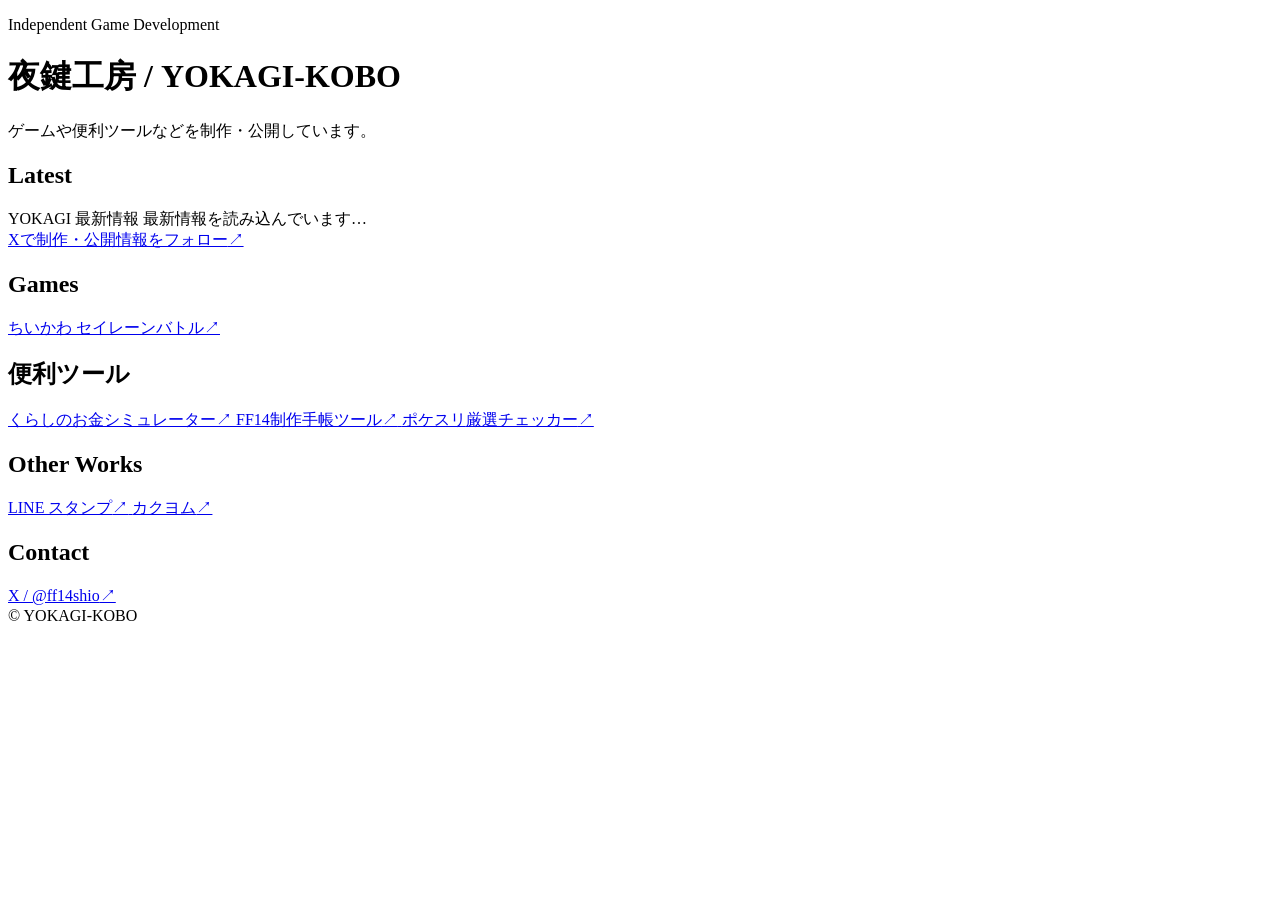
==== index.html @ 44c07475 "Add Yokagi homepage" ====
<!doctype html>
<html lang="ja">
<head>
  <meta charset="utf-8">
  <meta name="viewport" content="width=device-width, initial-scale=1">
  <meta name="description" content="夜鍵工房 / YOKAGI-KOBO - Independent Game Development">
  <title>夜鍵工房 / YOKAGI-KOBO</title>
  <link rel="icon" type="image/png" href="/favicon.png">
  <link rel="apple-touch-icon" href="/apple-touch-icon.png">
  <link rel="stylesheet" href="/style.css">
</head>
<body>
  <main class="page">
    <header class="hero">
      <p class="eyebrow">Independent Game Development</p>
      <h1>夜鍵工房 <span>/ YOKAGI-KOBO</span></h1>
      <p class="hero-copy">ゲームや便利ツールなどを制作・公開しています。</p>
    </header>

    <section id="latestSection">
      <h2>Latest</h2>
      <div id="latestNews" class="latest-news">
        <div class="item latest-placeholder">
          <span>
            <span class="news-meta">YOKAGI 最新情報</span>
            <span class="news-title">最新情報を読み込んでいます…</span>
          </span>
        </div>
      </div>
      <div class="follow-row">
        <a class="follow-link" href="https://x.com/ff14shio" target="_blank" rel="noopener noreferrer">
          <span>Xで制作・公開情報をフォロー</span><span class="arrow">↗</span>
        </a>
      </div>
    </section>

    <section>
      <h2>Games</h2>
      <nav class="links">
        <a href="https://siren.yokagi.jp/" target="_blank" rel="noopener noreferrer">
          <span>ちいかわ セイレーンバトル</span><span class="arrow">↗</span>
        </a>
      </nav>
    </section>

    <section>
      <h2>便利ツール</h2>
      <nav class="links">
        <a href="https://money.yokagi.jp/" target="_blank" rel="noopener noreferrer">
          <span class="tool-label"><span class="tool-name">くらしのお金</span><span class="tool-title">シミュレーター</span></span><span class="arrow">↗</span>
        </a>
        <a href="https://ff14-crafting-notebook.pages.dev/" target="_blank" rel="noopener noreferrer">
          <span class="tool-label"><span class="tool-name">FF14</span><span class="tool-title">制作手帳ツール</span></span><span class="arrow">↗</span>
        </a>
        <a href="https://kotaichi.pages.dev/" target="_blank" rel="noopener noreferrer">
          <span class="tool-label"><span class="tool-name">ポケスリ</span><span class="tool-title">厳選チェッカー</span></span><span class="arrow">↗</span>
        </a>
      </nav>
    </section>

    <section>
      <h2>Other Works</h2>
      <nav class="links">
        <a href="https://store.line.me/stickershop/author/6091745/ja" target="_blank" rel="noopener noreferrer">
          <span>LINE スタンプ</span><span class="arrow">↗</span>
        </a>
        <a href="https://kakuyomu.jp/works/2912051598835017755" target="_blank" rel="noopener noreferrer">
          <span>カクヨム</span><span class="arrow">↗</span>
        </a>
      </nav>
    </section>

    <section>
      <h2>Contact</h2>
      <nav class="links">
        <a href="https://x.com/ff14shio" target="_blank" rel="noopener noreferrer">
          <span>X / @ff14shio</span><span class="arrow">↗</span>
        </a>
      </nav>
    </section>

    <footer>© YOKAGI-KOBO</footer>
  </main>

  <script src="/news.js"></script>
  <script src="/site.js"></script>
</body>
</html>
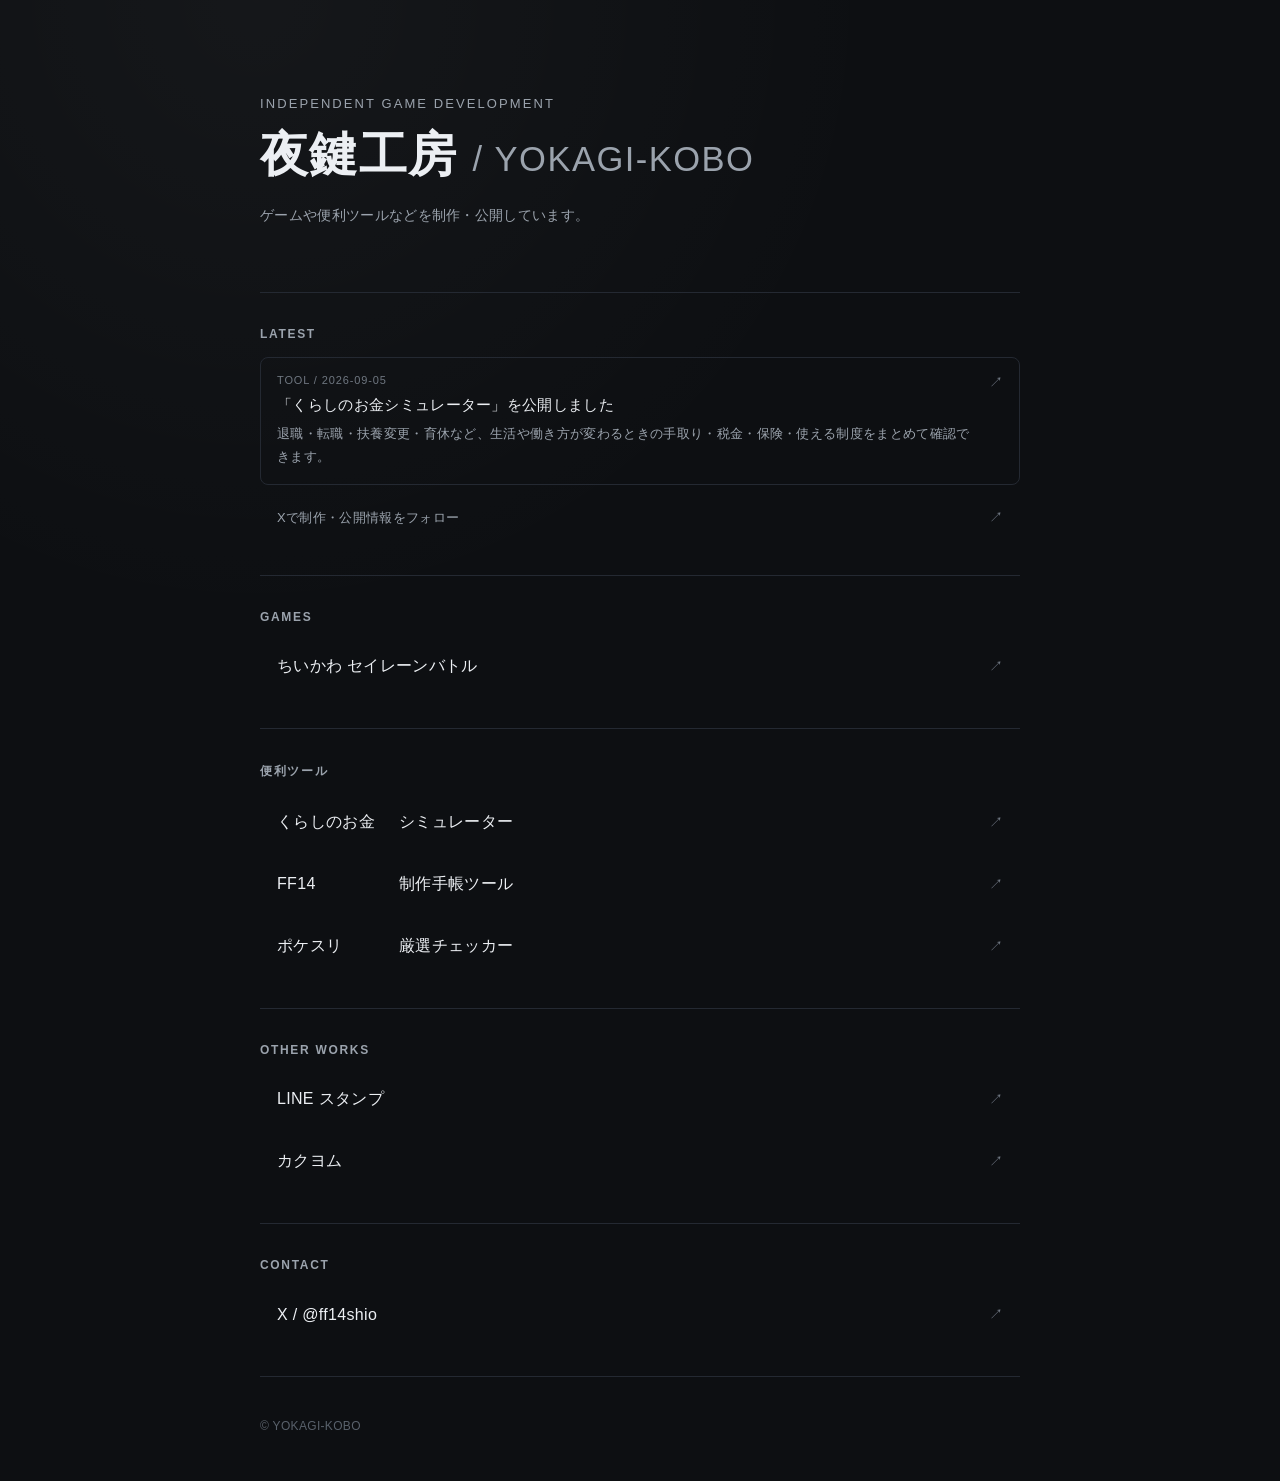
==== commit a4c073a8: "Point Yokagi site to restored favicon" ====
--- a/index.html
+++ b/index.html
@@ -5,8 +5,7 @@
   <meta name="viewport" content="width=device-width, initial-scale=1">
   <meta name="description" content="夜鍵工房 / YOKAGI-KOBO - Independent Game Development">
   <title>夜鍵工房 / YOKAGI-KOBO</title>
-  <link rel="icon" type="image/png" href="/favicon.png">
-  <link rel="apple-touch-icon" href="/apple-touch-icon.png">
+  <link rel="icon" type="image/svg+xml" href="/favicon.svg">
   <link rel="stylesheet" href="/style.css">
 </head>
 <body>
--- a/style.css
+++ b/style.css
@@ -0,0 +1,181 @@
+:root {
+  color-scheme: dark;
+  --bg: #0d0f12;
+  --line: #242932;
+  --text: #eceff3;
+  --sub: #9ba3ad;
+  --muted: #6f7781;
+  --hover: #171b21;
+}
+* { box-sizing: border-box; }
+html { background: var(--bg); max-width: 100%; overflow-x: hidden; }
+body {
+  margin: 0;
+  min-height: 100vh;
+  max-width: 100%;
+  overflow-x: hidden;
+  background:
+    radial-gradient(circle at 20% 0%, rgba(255,255,255,.035), transparent 35%),
+    var(--bg);
+  color: var(--text);
+  font-family: -apple-system, BlinkMacSystemFont, "Segoe UI",
+    "Hiragino Kaku Gothic ProN", "Yu Gothic", "Meiryo", sans-serif;
+  letter-spacing: .02em;
+}
+.page {
+  width: min(760px, calc(100% - 40px));
+  margin: 0 auto;
+  padding: 96px 0 48px;
+  min-width: 0;
+}
+.hero { padding-bottom: 64px; min-width: 0; }
+.eyebrow {
+  margin: 0 0 14px;
+  color: var(--sub);
+  font-size: 13px;
+  letter-spacing: .16em;
+  text-transform: uppercase;
+  overflow-wrap: anywhere;
+}
+h1 {
+  margin: 0;
+  font-size: clamp(30px, 5vw, 48px);
+  line-height: 1.25;
+  font-weight: 650;
+  letter-spacing: .03em;
+  overflow-wrap: anywhere;
+}
+h1 span {
+  color: var(--sub);
+  font-weight: 450;
+  font-size: .72em;
+  white-space: nowrap;
+}
+.hero-copy {
+  margin: 18px 0 0;
+  color: var(--sub);
+  font-size: 14px;
+  line-height: 1.8;
+  overflow-wrap: anywhere;
+}
+section {
+  padding: 34px 0;
+  border-top: 1px solid var(--line);
+  min-width: 0;
+}
+h2 {
+  margin: 0 0 16px;
+  color: var(--sub);
+  font-size: 12px;
+  font-weight: 600;
+  letter-spacing: .14em;
+  text-transform: uppercase;
+}
+.links { display: grid; gap: 8px; min-width: 0; }
+.links a, .item, .follow-link {
+  display: flex;
+  justify-content: space-between;
+  align-items: center;
+  min-height: 54px;
+  min-width: 0;
+  padding: 0 16px;
+  border: 1px solid transparent;
+  border-radius: 8px;
+  color: var(--text);
+  text-decoration: none;
+  transition: background .15s ease, border-color .15s ease, transform .15s ease;
+}
+.links a > span:first-child,
+.item > span:first-child,
+.follow-link > span:first-child { min-width: 0; overflow-wrap: anywhere; }
+.links a:hover, .links a:focus-visible,
+.follow-link:hover, .follow-link:focus-visible {
+  background: var(--hover);
+  border-color: var(--line);
+  transform: translateX(2px);
+  outline: none;
+}
+.arrow { color: var(--muted); font-size: 14px; flex: 0 0 auto; margin-left: 10px; }
+.muted { color: var(--muted); }
+.note { font-size: 12px; color: var(--muted); }
+footer {
+  padding-top: 42px;
+  border-top: 1px solid var(--line);
+  color: #59616b;
+  font-size: 12px;
+}
+.latest-news { display: grid; gap: 8px; min-width: 0; }
+.latest-news .item {
+  align-items: flex-start;
+  min-height: 0;
+  padding: 16px;
+  border-color: var(--line);
+}
+.latest-news .item > span:first-child {
+  display: grid;
+  gap: 7px;
+}
+.news-meta {
+  color: var(--muted);
+  font-size: 11px;
+  letter-spacing: .08em;
+  text-transform: uppercase;
+  overflow-wrap: anywhere;
+}
+.news-title {
+  font-size: 15px;
+  line-height: 1.55;
+  overflow-wrap: anywhere;
+}
+.news-body {
+  color: var(--sub);
+  font-size: 13px;
+  line-height: 1.7;
+  overflow-wrap: anywhere;
+}
+.latest-news a.item {
+  color: var(--text);
+  text-decoration: none;
+  transition: background .15s ease, border-color .15s ease, transform .15s ease;
+}
+.latest-news a.item:hover,
+.latest-news a.item:focus-visible {
+  background: var(--hover);
+  transform: translateX(2px);
+  outline: none;
+}
+.follow-row { margin-top: 10px; }
+.follow-link {
+  min-height: 46px;
+  color: var(--sub);
+  font-size: 13px;
+}
+.tool-label {
+  display: grid;
+  grid-template-columns: minmax(0, 6.5em) minmax(0, 1fr);
+  column-gap: 18px;
+  align-items: baseline;
+  min-width: 0;
+}
+.tool-name,
+.tool-title { white-space: nowrap; min-width: 0; }
+
+@media (max-width: 600px) {
+  .page { width: min(100% - 28px, 760px); padding-top: 64px; }
+  .hero { padding-bottom: 48px; }
+  h1 span { display: block; margin-top: 8px; white-space: normal; }
+  section { padding: 28px 0; }
+  .links a, .follow-link { padding-left: 14px; padding-right: 14px; }
+}
+@media (max-width: 420px) {
+  .page { width: calc(100% - 24px); }
+  .tool-label {
+    display: flex;
+    flex-direction: column;
+    gap: 2px;
+    align-items: flex-start;
+  }
+  .tool-name,
+  .tool-title { white-space: normal; overflow-wrap: anywhere; }
+  .latest-news .item { padding: 14px; }
+}
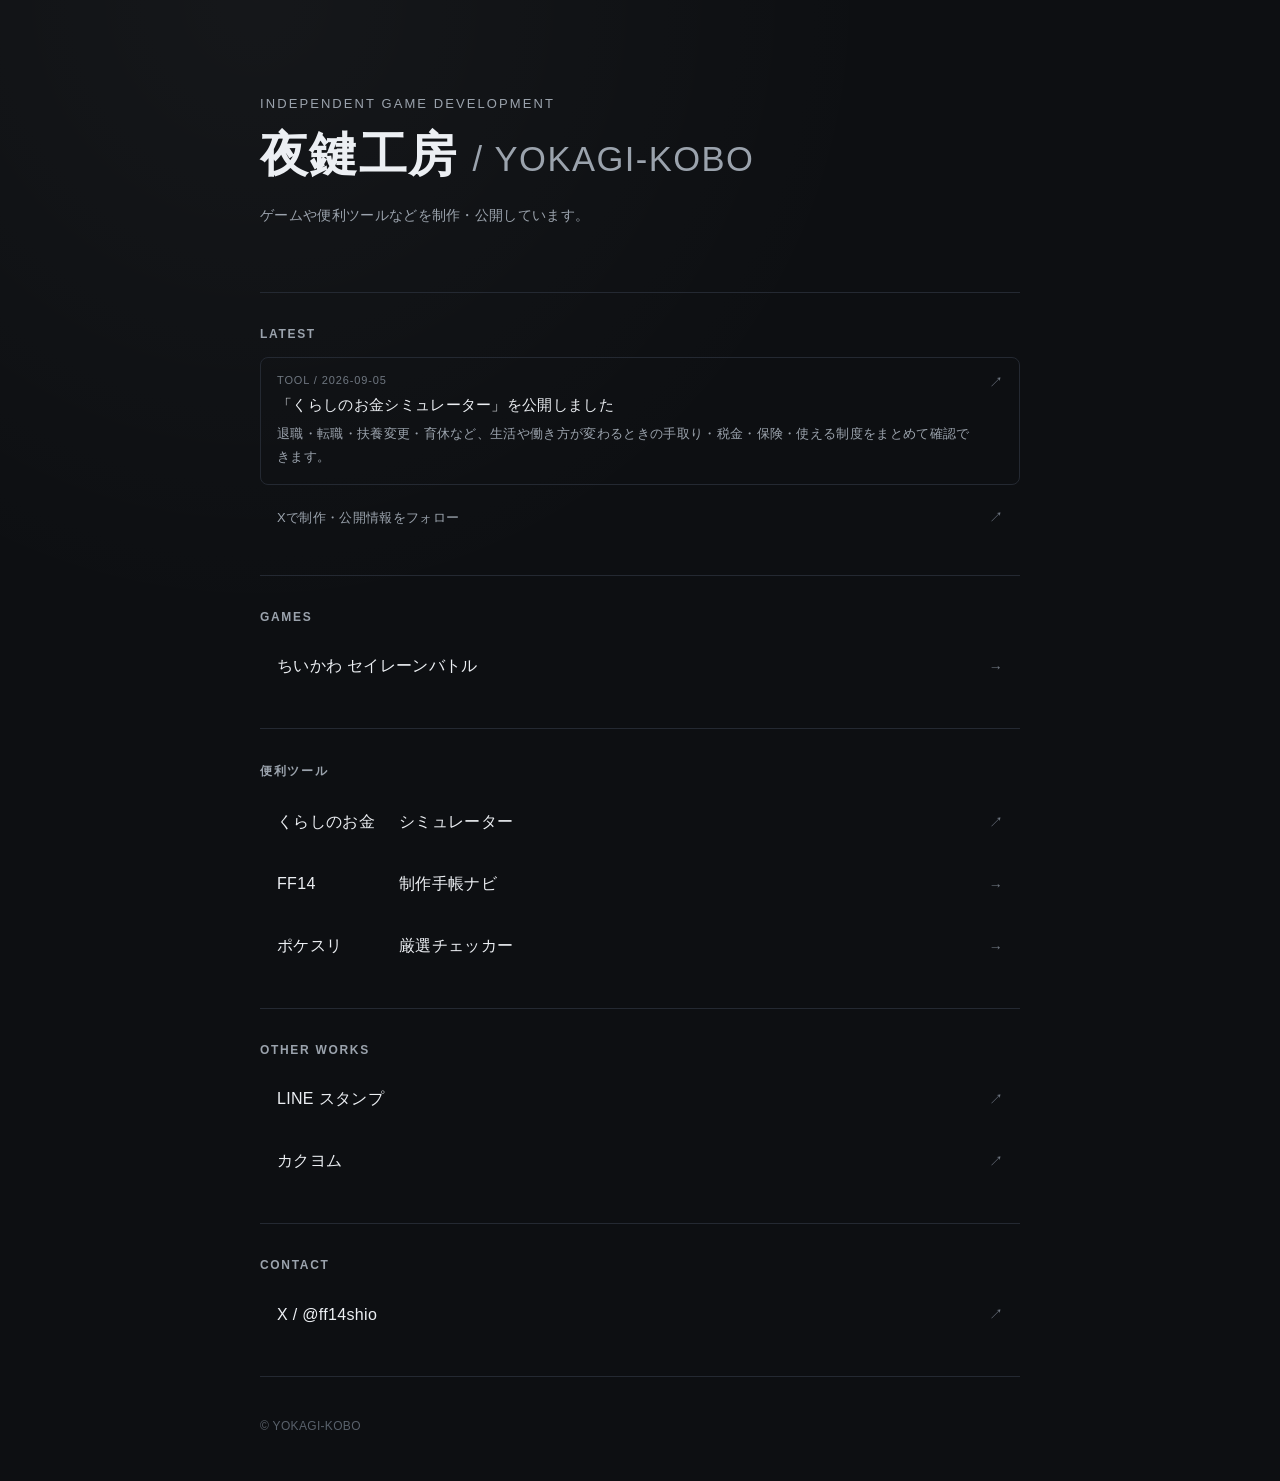
==== commit 5116ff6f: "Add discoverable project pages and site metadata" ====
--- a/index.html
+++ b/index.html
@@ -3,10 +3,15 @@
 <head>
   <meta charset="utf-8">
   <meta name="viewport" content="width=device-width, initial-scale=1">
-  <meta name="description" content="夜鍵工房 / YOKAGI-KOBO - Independent Game Development">
+  <meta name="description" content="夜鍵工房 / YOKAGI-KOBO。個人制作のゲーム、Webツール、その他作品を公開しています。">
   <title>夜鍵工房 / YOKAGI-KOBO</title>
+  <link rel="canonical" href="https://yokagi.jp/">
   <link rel="icon" type="image/svg+xml" href="/favicon.svg">
   <link rel="stylesheet" href="/style.css">
+  <meta property="og:type" content="website">
+  <meta property="og:title" content="夜鍵工房 / YOKAGI-KOBO">
+  <meta property="og:description" content="個人制作のゲーム、Webツール、その他作品を公開しています。">
+  <meta property="og:url" content="https://yokagi.jp/">
 </head>
 <body>
   <main class="page">
@@ -36,8 +41,8 @@
     <section>
       <h2>Games</h2>
       <nav class="links">
-        <a href="https://siren.yokagi.jp/" target="_blank" rel="noopener noreferrer">
-          <span>ちいかわ セイレーンバトル</span><span class="arrow">↗</span>
+        <a href="/games/chiikawa-siren-battle/">
+          <span>ちいかわ セイレーンバトル</span><span class="arrow">→</span>
         </a>
       </nav>
     </section>
@@ -48,11 +53,11 @@
         <a href="https://money.yokagi.jp/" target="_blank" rel="noopener noreferrer">
           <span class="tool-label"><span class="tool-name">くらしのお金</span><span class="tool-title">シミュレーター</span></span><span class="arrow">↗</span>
         </a>
-        <a href="https://ff14-crafting-notebook.pages.dev/" target="_blank" rel="noopener noreferrer">
-          <span class="tool-label"><span class="tool-name">FF14</span><span class="tool-title">制作手帳ツール</span></span><span class="arrow">↗</span>
+        <a href="/tools/ff14-crafting-notebook/">
+          <span class="tool-label"><span class="tool-name">FF14</span><span class="tool-title">制作手帳ナビ</span></span><span class="arrow">→</span>
         </a>
-        <a href="https://kotaichi.pages.dev/" target="_blank" rel="noopener noreferrer">
-          <span class="tool-label"><span class="tool-name">ポケスリ</span><span class="tool-title">厳選チェッカー</span></span><span class="arrow">↗</span>
+        <a href="/tools/pokemon-sleep-checker/">
+          <span class="tool-label"><span class="tool-name">ポケスリ</span><span class="tool-title">厳選チェッカー</span></span><span class="arrow">→</span>
         </a>
       </nav>
     </section>
